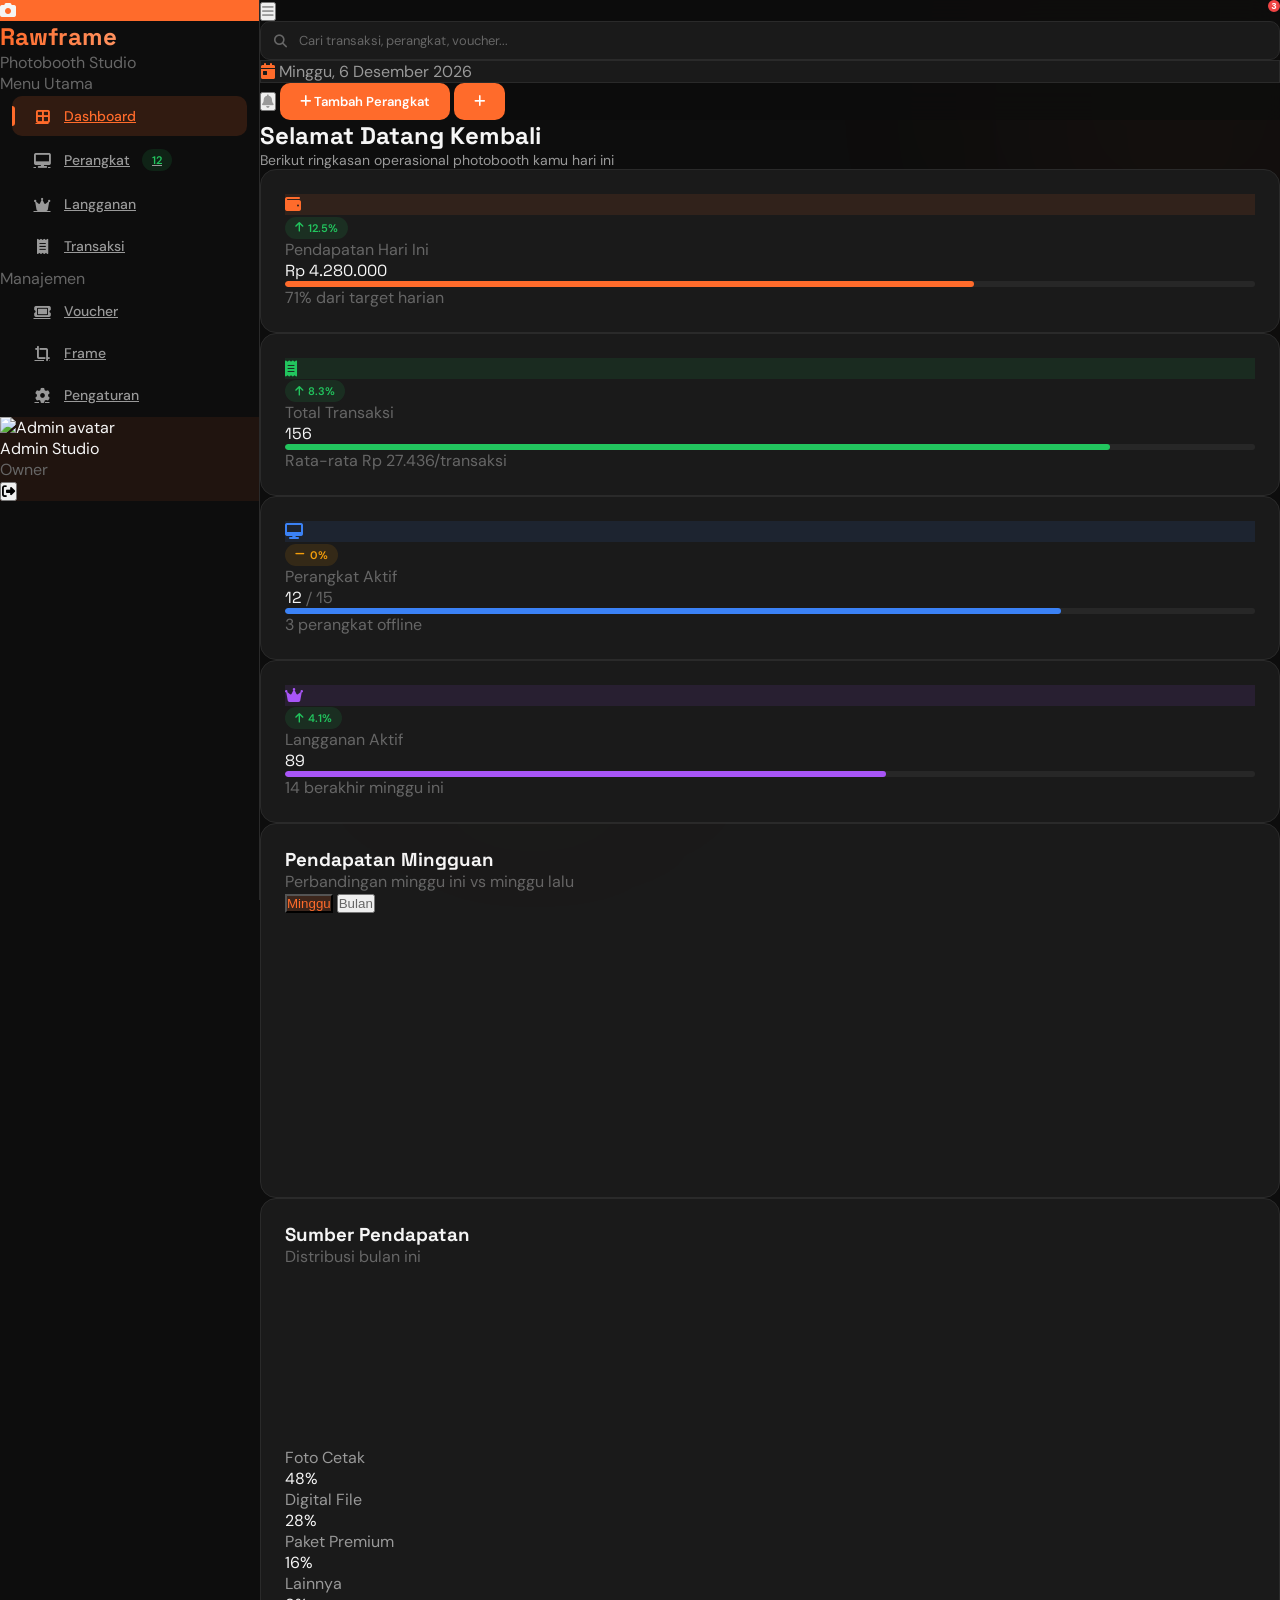
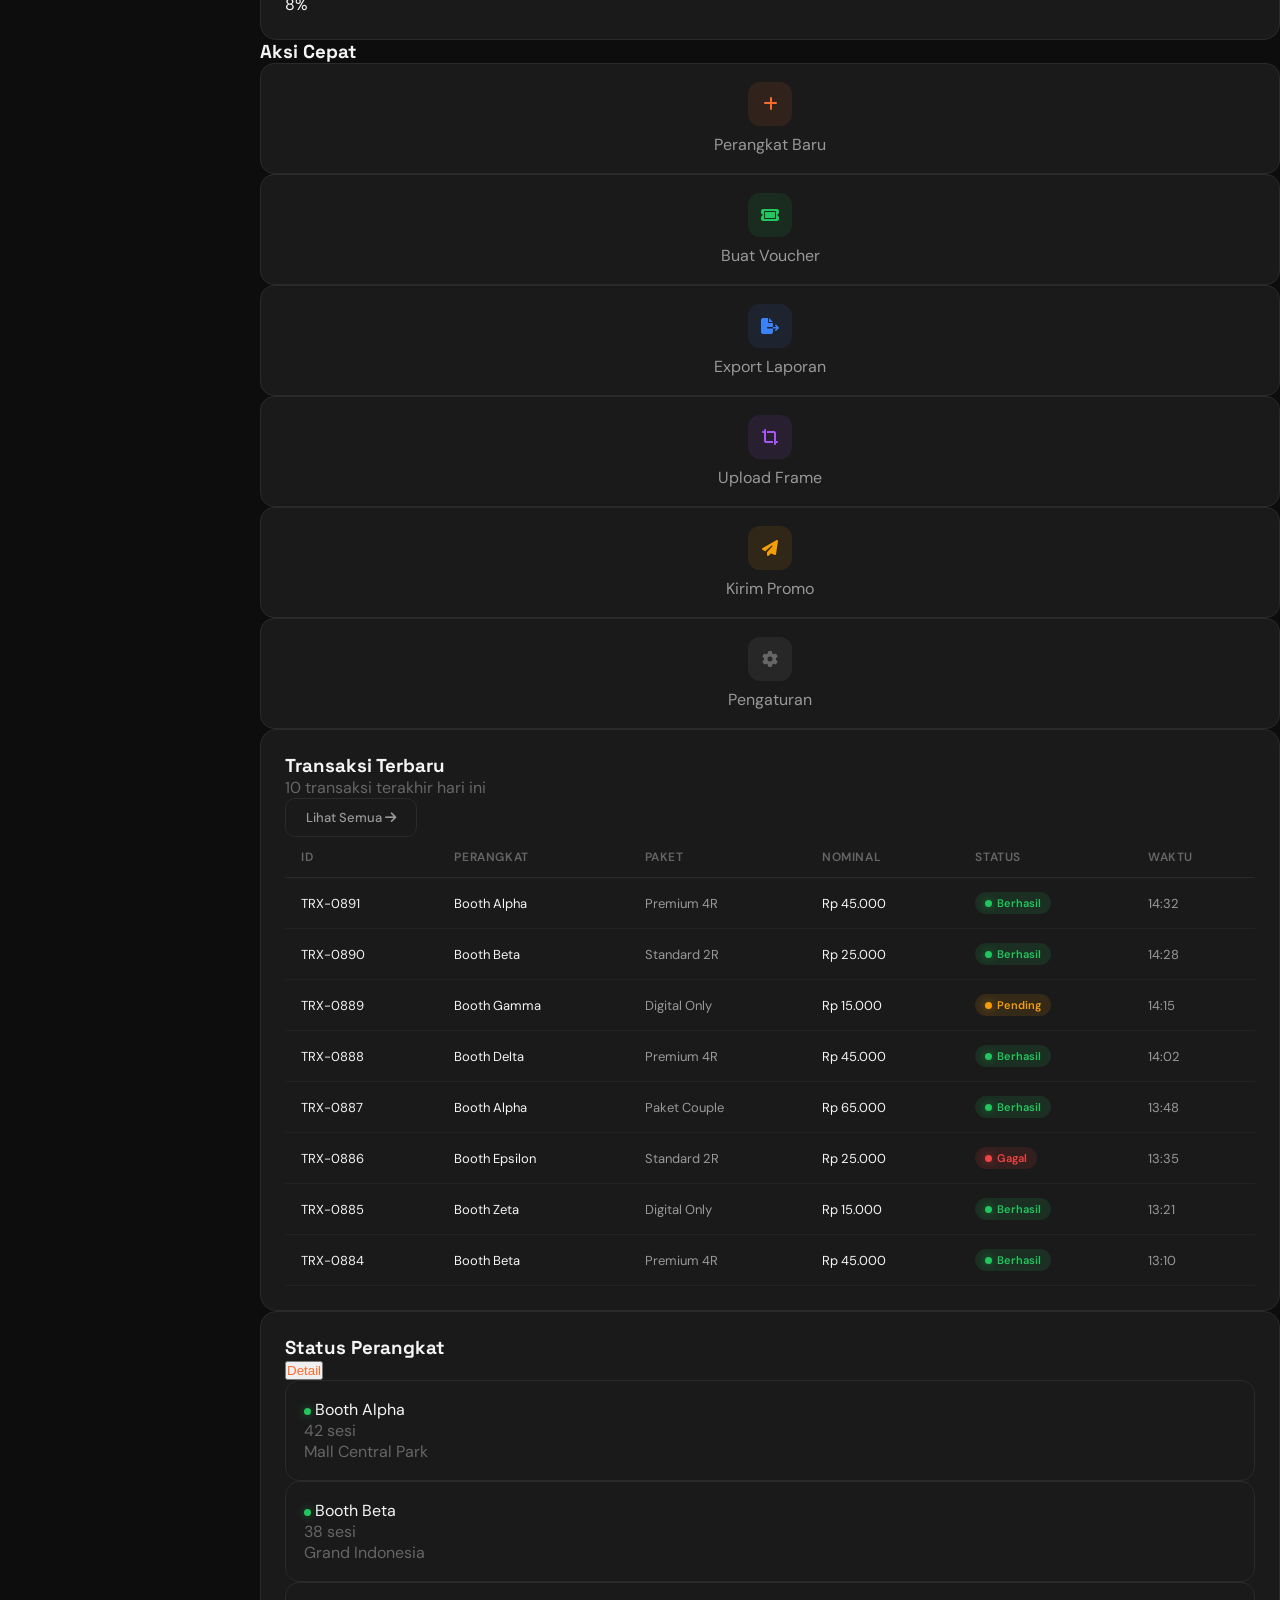
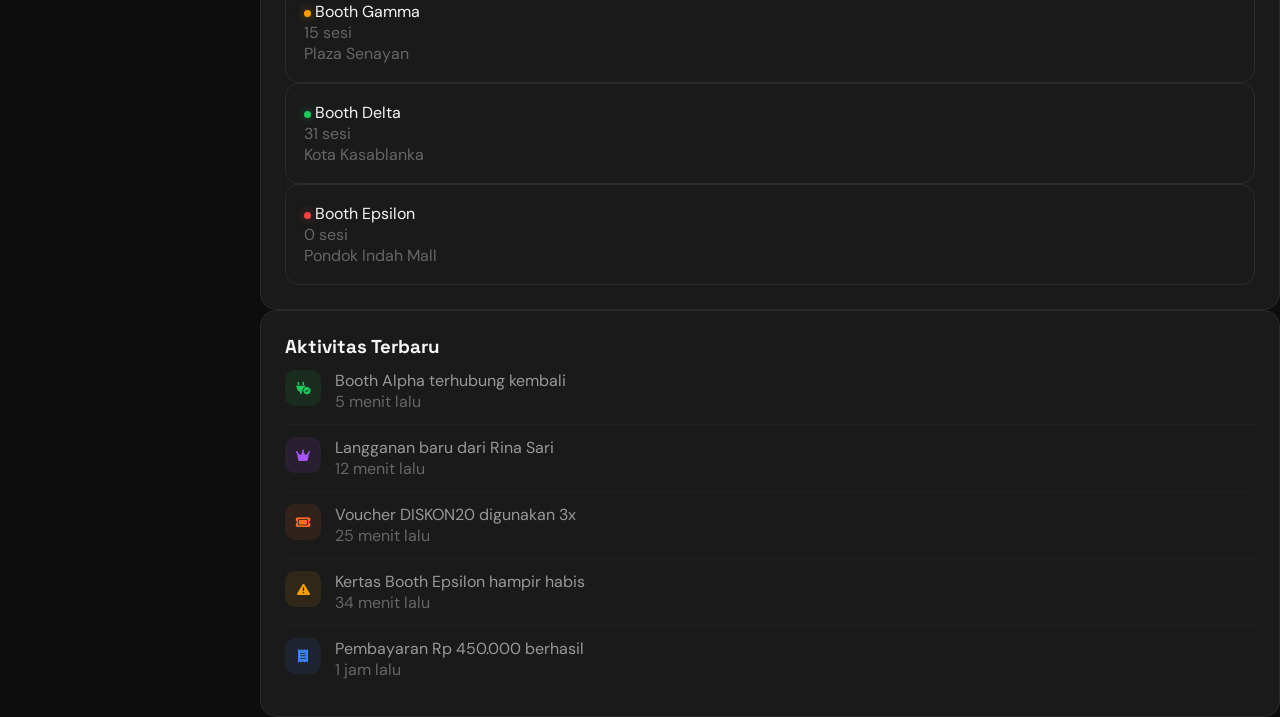
==== frame.html @ 667b71e3 "feat: initialize Rawframe dashboard project with core UI components and layout structure" ====
<!DOCTYPE html>
<html lang="id">

<head>
    <meta charset="UTF-8">
    <meta name="viewport" content="width=device-width, initial-scale=1.0">
    <title>Rawframe - Dashboard</title>
    <script src="https://cdn.tailwindcss.com"></script>
    <link rel="stylesheet" href="https://cdnjs.cloudflare.com/ajax/libs/font-awesome/6.5.0/css/all.min.css">
    <link
        href="https://fonts.googleapis.com/css2?family=Space+Grotesk:wght@300;400;500;600;700&family=DM+Sans:wght@300;400;500;600;700&display=swap"
        rel="stylesheet">
    <script src="https://cdn.jsdelivr.net/npm/chart.js"></script>
    <link rel="stylesheet" href="style.css">
</head>

<body>
    <!-- Background Orbs -->
    <div class="bg-orb" style="width:400px;height:400px;background:rgba(255,107,43,0.03);top:-100px;right:-100px;">
    </div>
    <div class="bg-orb" style="width:300px;height:300px;background:rgba(255,107,43,0.02);bottom:10%;left:30%;"></div>

    <!-- Mobile Overlay -->
    <div class="mobile-overlay" id="mobileOverlay" onclick="toggleSidebar()"></div>

    <!-- Toast Container -->
    <div class="toast-container" id="toastContainer"></div>

    <!-- Modal -->
    <div class="modal-overlay" id="modalOverlay" onclick="closeModal(event)">
        <div class="modal-box" id="modalBox">
            <div class="flex items-center justify-between mb-6">
                <h3 class="text-lg font-bold" id="modalTitle">Tambah Perangkat</h3>
                <button onclick="closeModal()" class="text-gray-500 hover:text-white transition-colors"
                    aria-label="Tutup modal">
                    <i class="fas fa-times text-lg"></i>
                </button>
            </div>
            <div id="modalContent"></div>
        </div>
    </div>

    <!-- Sidebar -->
    <aside class="sidebar" id="sidebar" role="navigation" aria-label="Menu navigasi utama">
        <!-- Brand -->
        <div class="px-6 py-6 border-b" style="border-color: var(--border);">
            <div class="flex items-center gap-3">
                <div class="w-9 h-9 rounded-xl flex items-center justify-center pulse-accent"
                    style="background: var(--accent);">
                    <i class="fas fa-camera text-white text-sm"></i>
                </div>
                <div>
                    <h1 class="text-lg font-bold brand-shimmer" style="font-family: 'Space Grotesk', sans-serif;">
                        Rawframe</h1>
                    <p class="text-[10px] font-medium tracking-widest uppercase" style="color: var(--text-muted);">
                        Photobooth Studio</p>
                </div>
            </div>
        </div>

        <!-- Navigation -->
        <nav class="flex-1 py-4 overflow-y-auto">
            <p class="px-8 mb-2 text-[10px] font-semibold tracking-widest uppercase" style="color: var(--text-muted);">
                Menu Utama</p>
            <a href="index.html" class="nav-item active">
                <i class="fas fa-border-all"></i>
                <span>Dashboard</span>
            </a>
            <a href="perangkat.html" class="nav-item">
                <i class="fas fa-desktop"></i>
                <span>Perangkat</span>
                <span class="ml-auto badge badge-success text-[10px]">12</span>
            </a>
            <a href="langganan.html" class="nav-item">
                <i class="fas fa-crown"></i>
                <span>Langganan</span>
            </a>
            <a href="transaksi.html" class="nav-item">
                <i class="fas fa-receipt"></i>
                <span>Transaksi</span>
                <span class="ml-auto w-2 h-2 rounded-full" style="background: var(--accent);"></span>
            </a>

            <p class="px-8 mb-2 mt-6 text-[10px] font-semibold tracking-widest uppercase"
                style="color: var(--text-muted);">Manajemen</p>
            <a href="voucher.html" class="nav-item">
                <i class="fas fa-ticket"></i>
                <span>Voucher</span>
            </a>
            <a href="frame.html" class="nav-item">
                <i class="fas fa-crop-simple"></i>
                <span>Frame</span>
            </a>
            <a href="pengaturan.html" class="nav-item">
                <i class="fas fa-gear"></i>
                <span>Pengaturan</span>
            </a>
        </nav>

        <!-- Sidebar Footer -->
        <div class="p-4 border-t" style="border-color: var(--border);">
            <div class="flex items-center gap-3 p-3 rounded-xl" style="background: var(--accent-soft);">
                <div class="w-9 h-9 rounded-lg overflow-hidden flex-shrink-0">
                    <img src="https://picsum.photos/seed/rawframe-admin/80/80.jpg" alt="Admin avatar"
                        class="w-full h-full object-cover">
                </div>
                <div class="flex-1 min-w-0">
                    <p class="text-sm font-semibold truncate">Admin Studio</p>
                    <p class="text-[11px]" style="color: var(--text-muted);">Owner</p>
                </div>
                <button class="text-gray-500 hover:text-white transition-colors" aria-label="Logout">
                    <i class="fas fa-right-from-bracket text-sm"></i>
                </button>
            </div>
        </div>
    </aside>

    <!-- Main Content -->
    <main class="main-content" id="mainContent">
        <!-- Top Bar -->
        <header class="sticky top-0 z-30 border-b px-6 py-4 flex items-center gap-4"
            style="background: rgba(13,13,13,0.85); backdrop-filter: blur(16px); border-color: var(--border);">
            <!-- Hamburger -->
            <button onclick="toggleSidebar()"
                class="lg:hidden w-9 h-9 rounded-lg flex items-center justify-center hover:bg-white/5 transition-colors"
                aria-label="Toggle sidebar">
                <i class="fas fa-bars text-sm" style="color: var(--text-secondary);"></i>
            </button>

            <!-- Search -->
            <div class="search-box flex-1 max-w-md hidden sm:block">
                <i class="fas fa-search"></i>
                <input type="text" placeholder="Cari transaksi, perangkat, voucher..." class="input-field"
                    style="background: var(--bg-card);">
            </div>

            <div class="flex items-center gap-3 ml-auto">
                <!-- Date -->
                <div class="hidden md:flex items-center gap-2 px-3 py-2 rounded-lg text-xs"
                    style="background: var(--bg-card); color: var(--text-secondary); border: 1px solid var(--border);">
                    <i class="fas fa-calendar-day" style="color: var(--accent);"></i>
                    <span id="currentDate"></span>
                </div>

                <!-- Notification -->
                <button
                    class="relative w-9 h-9 rounded-lg flex items-center justify-center hover:bg-white/5 transition-colors"
                    aria-label="Notifikasi" onclick="showToast('3 notifikasi baru menunggu', 'info')">
                    <i class="fas fa-bell text-sm" style="color: var(--text-secondary);"></i>
                    <span class="notif-badge">3</span>
                </button>

                <!-- Add Device -->
                <button class="btn-primary hidden sm:flex items-center gap-2" onclick="openAddDeviceModal()">
                    <i class="fas fa-plus text-xs"></i>
                    <span>Tambah Perangkat</span>
                </button>
                <button class="btn-primary sm:hidden w-9 h-9 !p-0 flex items-center justify-center"
                    onclick="openAddDeviceModal()" aria-label="Tambah perangkat">
                    <i class="fas fa-plus text-sm"></i>
                </button>
            </div>
        </header>

        <!-- Page Content -->
        <div class="p-6 relative z-10" id="pageContent">
            <!-- Page Header -->
            <div class="mb-8">
                <h2 class="text-2xl font-bold mb-1" style="font-family: 'Space Grotesk', sans-serif;">Selamat Datang
                    Kembali</h2>
                <p style="color: var(--text-secondary); font-size: 14px;">Berikut ringkasan operasional photobooth kamu
                    hari ini</p>
            </div>

            <!-- Stat Cards -->
            <div class="stat-grid grid grid-cols-2 lg:grid-cols-4 gap-4 mb-8"
                style="grid-template-columns: repeat(4, 1fr);">
                <div class="stat-card">
                    <div class="flex items-center justify-between mb-4">
                        <div class="w-10 h-10 rounded-xl flex items-center justify-center"
                            style="background: rgba(255, 107, 43, 0.1);">
                            <i class="fas fa-wallet" style="color: var(--accent);"></i>
                        </div>
                        <span class="badge badge-success"><i class="fas fa-arrow-up text-[9px]"></i> 12.5%</span>
                    </div>
                    <p class="text-[12px] font-medium mb-1" style="color: var(--text-muted);">Pendapatan Hari Ini</p>
                    <p class="text-2xl font-bold count-animate" style="font-family: 'Space Grotesk';">Rp 4.280.000</p>
                    <div class="progress-bar mt-3">
                        <div class="progress-fill" style="width: 71%; background: var(--accent);"></div>
                    </div>
                    <p class="text-[11px] mt-1" style="color: var(--text-muted);">71% dari target harian</p>
                </div>

                <div class="stat-card">
                    <div class="flex items-center justify-between mb-4">
                        <div class="w-10 h-10 rounded-xl flex items-center justify-center"
                            style="background: rgba(34, 197, 94, 0.1);">
                            <i class="fas fa-receipt" style="color: var(--success);"></i>
                        </div>
                        <span class="badge badge-success"><i class="fas fa-arrow-up text-[9px]"></i> 8.3%</span>
                    </div>
                    <p class="text-[12px] font-medium mb-1" style="color: var(--text-muted);">Total Transaksi</p>
                    <p class="text-2xl font-bold count-animate" style="font-family: 'Space Grotesk';">156</p>
                    <div class="progress-bar mt-3">
                        <div class="progress-fill" style="width: 85%; background: var(--success);"></div>
                    </div>
                    <p class="text-[11px] mt-1" style="color: var(--text-muted);">Rata-rata Rp 27.436/transaksi</p>
                </div>

                <div class="stat-card">
                    <div class="flex items-center justify-between mb-4">
                        <div class="w-10 h-10 rounded-xl flex items-center justify-center"
                            style="background: rgba(59, 130, 246, 0.1);">
                            <i class="fas fa-desktop" style="color: #3B82F6;"></i>
                        </div>
                        <span class="badge badge-warning"><i class="fas fa-minus text-[9px]"></i> 0%</span>
                    </div>
                    <p class="text-[12px] font-medium mb-1" style="color: var(--text-muted);">Perangkat Aktif</p>
                    <p class="text-2xl font-bold count-animate" style="font-family: 'Space Grotesk';">12 <span
                            class="text-sm font-normal" style="color: var(--text-muted);">/ 15</span></p>
                    <div class="progress-bar mt-3">
                        <div class="progress-fill" style="width: 80%; background: #3B82F6;"></div>
                    </div>
                    <p class="text-[11px] mt-1" style="color: var(--text-muted);">3 perangkat offline</p>
                </div>

                <div class="stat-card">
                    <div class="flex items-center justify-between mb-4">
                        <div class="w-10 h-10 rounded-xl flex items-center justify-center"
                            style="background: rgba(168, 85, 247, 0.1);">
                            <i class="fas fa-crown" style="color: #A855F7;"></i>
                        </div>
                        <span class="badge badge-success"><i class="fas fa-arrow-up text-[9px]"></i> 4.1%</span>
                    </div>
                    <p class="text-[12px] font-medium mb-1" style="color: var(--text-muted);">Langganan Aktif</p>
                    <p class="text-2xl font-bold count-animate" style="font-family: 'Space Grotesk';">89</p>
                    <div class="progress-bar mt-3">
                        <div class="progress-fill" style="width: 62%; background: #A855F7;"></div>
                    </div>
                    <p class="text-[11px] mt-1" style="color: var(--text-muted);">14 berakhir minggu ini</p>
                </div>
            </div>

            <!-- Charts Row -->
            <div class="chart-grid grid grid-cols-1 lg:grid-cols-3 gap-4 mb-8" style="grid-template-columns: 2fr 1fr;">
                <!-- Revenue Chart -->
                <div class="chart-card">
                    <div class="flex items-center justify-between mb-6">
                        <div>
                            <h3 class="text-base font-bold">Pendapatan Mingguan</h3>
                            <p class="text-xs mt-1" style="color: var(--text-muted);">Perbandingan minggu ini vs minggu
                                lalu</p>
                        </div>
                        <div class="flex items-center gap-2">
                            <button class="px-3 py-1.5 rounded-lg text-xs font-medium transition-colors"
                                style="background: var(--accent-glow); color: var(--accent);" id="chartWeek"
                                onclick="switchChart('week')">Minggu</button>
                            <button
                                class="px-3 py-1.5 rounded-lg text-xs font-medium transition-colors hover:bg-white/5"
                                style="color: var(--text-muted);" id="chartMonth"
                                onclick="switchChart('month')">Bulan</button>
                        </div>
                    </div>
                    <div style="height: 260px;">
                        <canvas id="revenueChart"></canvas>
                    </div>
                </div>

                <!-- Doughnut Chart -->
                <div class="chart-card">
                    <div class="mb-6">
                        <h3 class="text-base font-bold">Sumber Pendapatan</h3>
                        <p class="text-xs mt-1" style="color: var(--text-muted);">Distribusi bulan ini</p>
                    </div>
                    <div style="height: 180px;" class="flex items-center justify-center">
                        <canvas id="sourceChart"></canvas>
                    </div>
                    <div class="mt-4 space-y-2">
                        <div class="flex items-center justify-between text-xs">
                            <div class="flex items-center gap-2"><span class="w-2.5 h-2.5 rounded-sm"
                                    style="background: var(--accent);"></span><span
                                    style="color: var(--text-secondary);">Foto Cetak</span></div>
                            <span class="font-semibold">48%</span>
                        </div>
                        <div class="flex items-center justify-between text-xs">
                            <div class="flex items-center gap-2"><span class="w-2.5 h-2.5 rounded-sm"
                                    style="background: #3B82F6;"></span><span
                                    style="color: var(--text-secondary);">Digital File</span></div>
                            <span class="font-semibold">28%</span>
                        </div>
                        <div class="flex items-center justify-between text-xs">
                            <div class="flex items-center gap-2"><span class="w-2.5 h-2.5 rounded-sm"
                                    style="background: #A855F7;"></span><span
                                    style="color: var(--text-secondary);">Paket Premium</span></div>
                            <span class="font-semibold">16%</span>
                        </div>
                        <div class="flex items-center justify-between text-xs">
                            <div class="flex items-center gap-2"><span class="w-2.5 h-2.5 rounded-sm"
                                    style="background: var(--text-muted);"></span><span
                                    style="color: var(--text-secondary);">Lainnya</span></div>
                            <span class="font-semibold">8%</span>
                        </div>
                    </div>
                </div>
            </div>

            <!-- Quick Actions -->
            <div class="mb-8">
                <h3 class="text-base font-bold mb-4">Aksi Cepat</h3>
                <div class="grid grid-cols-2 sm:grid-cols-4 lg:grid-cols-6 gap-3">
                    <div class="quick-action" onclick="openAddDeviceModal()">
                        <div class="icon-wrap" style="background: rgba(255, 107, 43, 0.1); color: var(--accent);">
                            <i class="fas fa-plus"></i>
                        </div>
                        <span class="text-xs font-medium" style="color: var(--text-secondary);">Perangkat Baru</span>
                    </div>
                    <div class="quick-action" onclick="openVoucherModal()">
                        <div class="icon-wrap" style="background: rgba(34, 197, 94, 0.1); color: var(--success);">
                            <i class="fas fa-ticket"></i>
                        </div>
                        <span class="text-xs font-medium" style="color: var(--text-secondary);">Buat Voucher</span>
                    </div>
                    <div class="quick-action" onclick="showToast('Laporan sedang digenerate...', 'info')">
                        <div class="icon-wrap" style="background: rgba(59, 130, 246, 0.1); color: #3B82F6;">
                            <i class="fas fa-file-export"></i>
                        </div>
                        <span class="text-xs font-medium" style="color: var(--text-secondary);">Export Laporan</span>
                    </div>
                    <div class="quick-action" onclick="showToast('Frame berhasil diupload', 'success')">
                        <div class="icon-wrap" style="background: rgba(168, 85, 247, 0.1); color: #A855F7;">
                            <i class="fas fa-crop-simple"></i>
                        </div>
                        <span class="text-xs font-medium" style="color: var(--text-secondary);">Upload Frame</span>
                    </div>
                    <div class="quick-action" onclick="showToast('Notifikasi terkirim ke semua pelanggan', 'success')">
                        <div class="icon-wrap" style="background: rgba(245, 158, 11, 0.1); color: var(--warning);">
                            <i class="fas fa-paper-plane"></i>
                        </div>
                        <span class="text-xs font-medium" style="color: var(--text-secondary);">Kirim Promo</span>
                    </div>
                    <div class="quick-action"
                        onclick="navigateTo(document.querySelector('[data-page=pengaturan]'), 'pengaturan')">
                        <div class="icon-wrap" style="background: rgba(153, 153, 153, 0.1); color: var(--text-muted);">
                            <i class="fas fa-gear"></i>
                        </div>
                        <span class="text-xs font-medium" style="color: var(--text-secondary);">Pengaturan</span>
                    </div>
                </div>
            </div>

            <!-- Bottom Grid: Transactions + Devices + Activity -->
            <div class="grid grid-cols-1 lg:grid-cols-3 gap-4">
                <!-- Recent Transactions -->
                <div class="chart-card lg:col-span-2">
                    <div class="flex items-center justify-between mb-5">
                        <div>
                            <h3 class="text-base font-bold">Transaksi Terbaru</h3>
                            <p class="text-xs mt-1" style="color: var(--text-muted);">10 transaksi terakhir hari ini</p>
                        </div>
                        <button class="btn-ghost text-xs !py-2 !px-3"
                            onclick="navigateTo(document.querySelector('[data-page=transaksi]'), 'transaksi')">
                            Lihat Semua <i class="fas fa-arrow-right ml-1 text-[10px]"></i>
                        </button>
                    </div>
                    <div class="overflow-x-auto">
                        <table class="data-table">
                            <thead>
                                <tr>
                                    <th>ID</th>
                                    <th>Perangkat</th>
                                    <th>Paket</th>
                                    <th>Nominal</th>
                                    <th>Status</th>
                                    <th>Waktu</th>
                                </tr>
                            </thead>
                            <tbody id="transactionBody">
                            </tbody>
                        </table>
                    </div>
                </div>

                <!-- Right Column -->
                <div class="space-y-4">
                    <!-- Device Status -->
                    <div class="chart-card">
                        <div class="flex items-center justify-between mb-4">
                            <h3 class="text-base font-bold">Status Perangkat</h3>
                            <button class="text-xs font-medium transition-colors hover:opacity-80"
                                style="color: var(--accent);"
                                onclick="navigateTo(document.querySelector('[data-page=perangkat]'), 'perangkat')">Detail</button>
                        </div>
                        <div class="space-y-3" id="deviceList">
                        </div>
                    </div>

                    <!-- Recent Activity -->
                    <div class="chart-card">
                        <h3 class="text-base font-bold mb-4">Aktivitas Terbaru</h3>
                        <div id="activityList">
                        </div>
                    </div>
                </div>
            </div>
        </div>
    </main>

    <script src="script.js"></script>
</body>

</html>
---- style.css ----
﻿:root {
    --bg-dark: #0D0D0D;
    --bg-card: #1A1A1A;
    --bg-card-hover: #222222;
    --accent: #FF6B2B;
    --accent-glow: rgba(255, 107, 43, 0.15);
    --accent-soft: rgba(255, 107, 43, 0.08);
    --text-primary: #F5F5F5;
    --text-secondary: #999999;
    --text-muted: #666666;
    --border: #2A2A2A;
    --success: #22C55E;
    --warning: #F59E0B;
    --danger: #EF4444;
}

* {
    margin: 0;
    padding: 0;
    box-sizing: border-box;
}

body {
    font-family: 'DM Sans', sans-serif;
    background: var(--bg-dark);
    color: var(--text-primary);
    overflow-x: hidden;
}

h1,
h2,
h3,
h4,
h5,
h6 {
    font-family: 'Space Grotesk', sans-serif;
}

/* Scrollbar */
::-webkit-scrollbar {
    width: 6px;
}

::-webkit-scrollbar-track {
    background: transparent;
}

::-webkit-scrollbar-thumb {
    background: #333;
    border-radius: 3px;
}

::-webkit-scrollbar-thumb:hover {
    background: #444;
}

/* Sidebar */
.sidebar {
    width: 260px;
    height: 100vh;
    background: var(--bg-dark);
    border-right: 1px solid var(--border);
    position: fixed;
    left: 0;
    top: 0;
    z-index: 50;
    display: flex;
    flex-direction: column;
    transition: transform 0.3s cubic-bezier(0.4, 0, 0.2, 1);
}

.sidebar-collapsed {
    transform: translateX(-260px);
}

.nav-item {
    display: flex;
    align-items: center;
    gap: 12px;
    padding: 11px 20px;
    margin: 2px 12px;
    border-radius: 10px;
    color: var(--text-secondary);
    cursor: pointer;
    transition: all 0.2s ease;
    position: relative;
    font-size: 14px;
    font-weight: 500;
}

.nav-item:hover {
    color: var(--text-primary);
    background: var(--accent-soft);
}

.nav-item.active {
    color: var(--accent);
    background: var(--accent-glow);
}

.nav-item.active::before {
    content: '';
    position: absolute;
    left: 0;
    top: 50%;
    transform: translateY(-50%);
    width: 3px;
    height: 20px;
    background: var(--accent);
    border-radius: 0 4px 4px 0;
}

.nav-item i {
    width: 20px;
    text-align: center;
    font-size: 15px;
}

/* Main content */
.main-content {
    margin-left: 260px;
    min-height: 100vh;
    transition: margin-left 0.3s cubic-bezier(0.4, 0, 0.2, 1);
}

.main-expanded {
    margin-left: 0;
}

/* Stat cards */
.stat-card {
    background: var(--bg-card);
    border: 1px solid var(--border);
    border-radius: 16px;
    padding: 24px;
    transition: all 0.3s ease;
    position: relative;
    overflow: hidden;
}

.stat-card::before {
    content: '';
    position: absolute;
    top: 0;
    left: 0;
    right: 0;
    height: 2px;
    background: linear-gradient(90deg, transparent, var(--accent), transparent);
    opacity: 0;
    transition: opacity 0.3s ease;
}

.stat-card:hover {
    border-color: rgba(255, 107, 43, 0.2);
    transform: translateY(-2px);
    box-shadow: 0 8px 32px rgba(0, 0, 0, 0.3);
}

.stat-card:hover::before {
    opacity: 1;
}

/* Chart container */
.chart-card {
    background: var(--bg-card);
    border: 1px solid var(--border);
    border-radius: 16px;
    padding: 24px;
}

/* Table */
.data-table {
    width: 100%;
    border-collapse: separate;
    border-spacing: 0;
}

.data-table thead th {
    padding: 12px 16px;
    text-align: left;
    font-size: 12px;
    font-weight: 600;
    text-transform: uppercase;
    letter-spacing: 0.05em;
    color: var(--text-muted);
    border-bottom: 1px solid var(--border);
}

.data-table tbody tr {
    transition: background 0.15s ease;
}

.data-table tbody tr:hover {
    background: var(--accent-soft);
}

.data-table tbody td {
    padding: 14px 16px;
    font-size: 13px;
    color: var(--text-secondary);
    border-bottom: 1px solid rgba(42, 42, 42, 0.5);
}

/* Badge */
.badge {
    display: inline-flex;
    align-items: center;
    gap: 5px;
    padding: 4px 10px;
    border-radius: 20px;
    font-size: 11px;
    font-weight: 600;
}

.badge-success {
    background: rgba(34, 197, 94, 0.12);
    color: #22C55E;
}

.badge-warning {
    background: rgba(245, 158, 11, 0.12);
    color: #F59E0B;
}

.badge-danger {
    background: rgba(239, 68, 68, 0.12);
    color: #EF4444;
}

.badge-neutral {
    background: rgba(153, 153, 153, 0.12);
    color: #999;
}

/* Status dot */
.status-dot {
    width: 7px;
    height: 7px;
    border-radius: 50%;
    display: inline-block;
}

.status-dot.online {
    background: #22C55E;
    box-shadow: 0 0 8px rgba(34, 197, 94, 0.5);
}

.status-dot.offline {
    background: #EF4444;
    box-shadow: 0 0 8px rgba(239, 68, 68, 0.5);
}

.status-dot.idle {
    background: #F59E0B;
    box-shadow: 0 0 8px rgba(245, 158, 11, 0.5);
}

/* Pulse animation */
@keyframes pulse-glow {

    0%,
    100% {
        box-shadow: 0 0 0 0 rgba(255, 107, 43, 0.3);
    }

    50% {
        box-shadow: 0 0 0 8px rgba(255, 107, 43, 0);
    }
}

.pulse-accent {
    animation: pulse-glow 2s infinite;
}

/* Floating background elements */
.bg-orb {
    position: fixed;
    border-radius: 50%;
    filter: blur(100px);
    pointer-events: none;
    z-index: 0;
}

/* Toast */
.toast-container {
    position: fixed;
    top: 24px;
    right: 24px;
    z-index: 1000;
    display: flex;
    flex-direction: column;
    gap: 8px;
}

.toast {
    background: var(--bg-card);
    border: 1px solid var(--border);
    border-radius: 12px;
    padding: 14px 20px;
    display: flex;
    align-items: center;
    gap: 10px;
    font-size: 13px;
    color: var(--text-primary);
    box-shadow: 0 8px 32px rgba(0, 0, 0, 0.4);
    transform: translateX(120%);
    transition: transform 0.4s cubic-bezier(0.4, 0, 0.2, 1);
    min-width: 280px;
}

.toast.show {
    transform: translateX(0);
}

/* Modal overlay */
.modal-overlay {
    position: fixed;
    inset: 0;
    background: rgba(0, 0, 0, 0.7);
    backdrop-filter: blur(4px);
    z-index: 100;
    display: flex;
    align-items: center;
    justify-content: center;
    opacity: 0;
    pointer-events: none;
    transition: opacity 0.3s ease;
}

.modal-overlay.show {
    opacity: 1;
    pointer-events: all;
}

.modal-box {
    background: var(--bg-card);
    border: 1px solid var(--border);
    border-radius: 20px;
    padding: 32px;
    width: 90%;
    max-width: 480px;
    transform: scale(0.9) translateY(20px);
    transition: transform 0.3s cubic-bezier(0.4, 0, 0.2, 1);
}

.modal-overlay.show .modal-box {
    transform: scale(1) translateY(0);
}

/* Button styles */
.btn-primary {
    background: var(--accent);
    color: #fff;
    padding: 10px 20px;
    border-radius: 10px;
    border: none;
    font-weight: 600;
    font-size: 13px;
    cursor: pointer;
    transition: all 0.2s ease;
    font-family: 'DM Sans', sans-serif;
}

.btn-primary:hover {
    background: #e85e22;
    box-shadow: 0 4px 16px rgba(255, 107, 43, 0.3);
    transform: translateY(-1px);
}

.btn-ghost {
    background: transparent;
    color: var(--text-secondary);
    padding: 10px 20px;
    border-radius: 10px;
    border: 1px solid var(--border);
    font-weight: 500;
    font-size: 13px;
    cursor: pointer;
    transition: all 0.2s ease;
    font-family: 'DM Sans', sans-serif;
}

.btn-ghost:hover {
    border-color: var(--text-muted);
    color: var(--text-primary);
}

/* Device card */
.device-card {
    background: var(--bg-card);
    border: 1px solid var(--border);
    border-radius: 14px;
    padding: 18px;
    transition: all 0.25s ease;
    cursor: pointer;
}

.device-card:hover {
    border-color: rgba(255, 107, 43, 0.25);
    transform: translateY(-2px);
    box-shadow: 0 4px 20px rgba(0, 0, 0, 0.2);
}

/* Input */
.input-field {
    width: 100%;
    background: var(--bg-dark);
    border: 1px solid var(--border);
    border-radius: 10px;
    padding: 10px 14px;
    color: var(--text-primary);
    font-size: 13px;
    font-family: 'DM Sans', sans-serif;
    transition: border-color 0.2s ease;
    outline: none;
}

.input-field:focus {
    border-color: var(--accent);
    box-shadow: 0 0 0 3px var(--accent-glow);
}

.input-field::placeholder {
    color: var(--text-muted);
}

/* Top bar search */
.search-box {
    position: relative;
}

.search-box i {
    position: absolute;
    left: 14px;
    top: 50%;
    transform: translateY(-50%);
    color: var(--text-muted);
    font-size: 13px;
}

.search-box input {
    padding-left: 38px;
}

/* Counter animation */
@keyframes countUp {
    from {
        opacity: 0;
        transform: translateY(8px);
    }

    to {
        opacity: 1;
        transform: translateY(0);
    }
}

.count-animate {
    animation: countUp 0.5s ease forwards;
}

/* Shimmer effect on brand */
@keyframes shimmer {
    0% {
        background-position: -200% center;
    }

    100% {
        background-position: 200% center;
    }
}

.brand-shimmer {
    background: linear-gradient(90deg, var(--accent) 0%, #FFB088 40%, var(--accent) 80%);
    background-size: 200% auto;
    -webkit-background-clip: text;
    -webkit-text-fill-color: transparent;
    background-clip: text;
    animation: shimmer 4s linear infinite;
}

/* Notification badge */
.notif-badge {
    position: absolute;
    top: -2px;
    right: -2px;
    width: 16px;
    height: 16px;
    background: var(--danger);
    border-radius: 50%;
    font-size: 9px;
    display: flex;
    align-items: center;
    justify-content: center;
    color: #fff;
    font-weight: 700;
    border: 2px solid var(--bg-dark);
}

/* Mobile responsive */
@media (max-width: 1024px) {
    .sidebar {
        transform: translateX(-260px);
    }

    .sidebar.mobile-open {
        transform: translateX(0);
    }

    .main-content {
        margin-left: 0 !important;
    }

    .mobile-overlay {
        position: fixed;
        inset: 0;
        background: rgba(0, 0, 0, 0.6);
        z-index: 40;
        opacity: 0;
        pointer-events: none;
        transition: opacity 0.3s ease;
    }

    .mobile-overlay.show {
        opacity: 1;
        pointer-events: all;
    }
}

@media (max-width: 640px) {
    .stat-grid {
        grid-template-columns: 1fr !important;
    }

    .chart-grid {
        grid-template-columns: 1fr !important;
    }
}

/* Reduced motion */
@media (prefers-reduced-motion: reduce) {

    *,
    *::before,
    *::after {
        animation-duration: 0.01ms !important;
        transition-duration: 0.01ms !important;
    }
}

/* Progress bar */
.progress-bar {
    height: 6px;
    background: rgba(255, 255, 255, 0.06);
    border-radius: 3px;
    overflow: hidden;
}

.progress-fill {
    height: 100%;
    border-radius: 3px;
    transition: width 1s cubic-bezier(0.4, 0, 0.2, 1);
}

/* Activity item */
.activity-item {
    display: flex;
    gap: 14px;
    padding: 12px 0;
    border-bottom: 1px solid rgba(42, 42, 42, 0.4);
    transition: padding-left 0.2s ease;
}

.activity-item:hover {
    padding-left: 6px;
}

.activity-item:last-child {
    border-bottom: none;
}

.activity-icon {
    width: 36px;
    height: 36px;
    border-radius: 10px;
    display: flex;
    align-items: center;
    justify-content: center;
    font-size: 13px;
    flex-shrink: 0;
}

/* Quick action button */
.quick-action {
    display: flex;
    flex-direction: column;
    align-items: center;
    gap: 8px;
    padding: 18px 12px;
    background: var(--bg-card);
    border: 1px solid var(--border);
    border-radius: 14px;
    cursor: pointer;
    transition: all 0.25s ease;
}

.quick-action:hover {
    border-color: rgba(255, 107, 43, 0.3);
    transform: translateY(-3px);
    box-shadow: 0 6px 24px rgba(0, 0, 0, 0.25);
}

.quick-action .icon-wrap {
    width: 44px;
    height: 44px;
    border-radius: 12px;
    display: flex;
    align-items: center;
    justify-content: center;
    font-size: 16px;
}
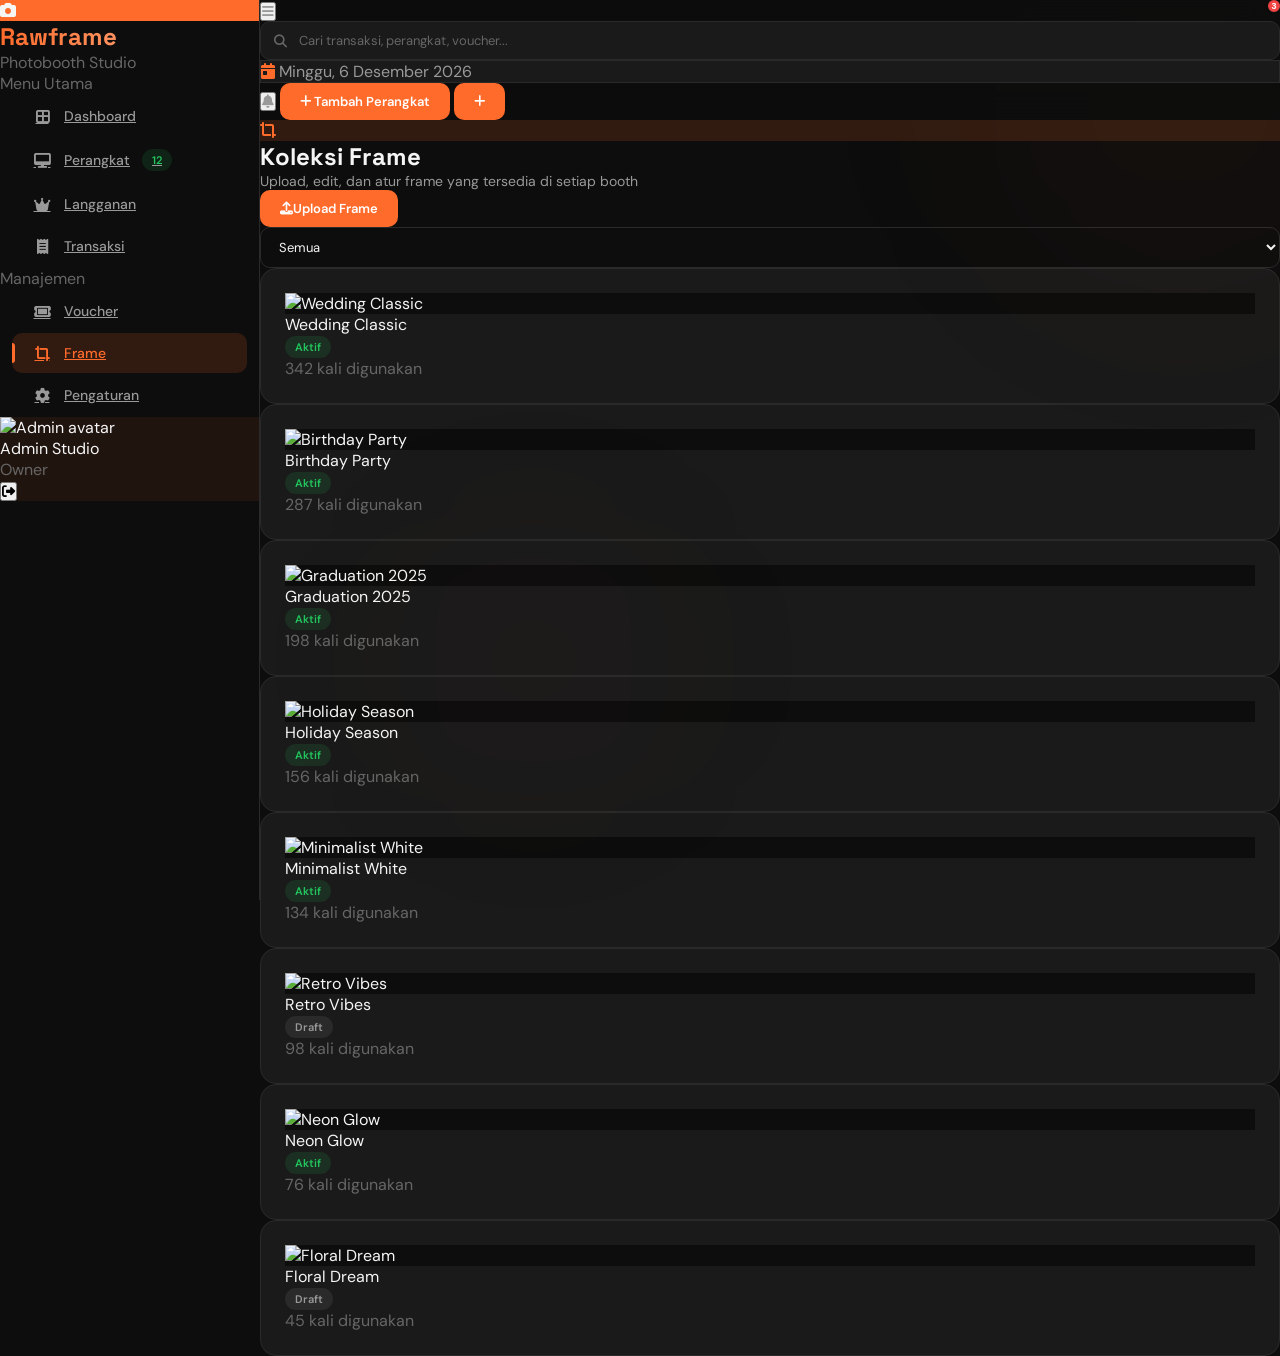
==== commit c94ba1b0: "refactor: update navigation active state and remove dashboard content from frame page" ====
--- a/frame.html
+++ b/frame.html
@@ -62,7 +62,7 @@
         <nav class="flex-1 py-4 overflow-y-auto">
             <p class="px-8 mb-2 text-[10px] font-semibold tracking-widest uppercase" style="color: var(--text-muted);">
                 Menu Utama</p>
-            <a href="index.html" class="nav-item active">
+            <a href="index.html" class="nav-item">
                 <i class="fas fa-border-all"></i>
                 <span>Dashboard</span>
             </a>
@@ -87,7 +87,7 @@
                 <i class="fas fa-ticket"></i>
                 <span>Voucher</span>
             </a>
-            <a href="frame.html" class="nav-item">
+            <a href="frame.html" class="nav-item active">
                 <i class="fas fa-crop-simple"></i>
                 <span>Frame</span>
             </a>
@@ -164,243 +164,131 @@
 
         <!-- Page Content -->
         <div class="p-6 relative z-10" id="pageContent">
-            <!-- Page Header -->
             <div class="mb-8">
-                <h2 class="text-2xl font-bold mb-1" style="font-family: 'Space Grotesk', sans-serif;">Selamat Datang
-                    Kembali</h2>
-                <p style="color: var(--text-secondary); font-size: 14px;">Berikut ringkasan operasional photobooth kamu
-                    hari ini</p>
-            </div>
-
-            <!-- Stat Cards -->
-            <div class="stat-grid grid grid-cols-2 lg:grid-cols-4 gap-4 mb-8"
-                style="grid-template-columns: repeat(4, 1fr);">
-                <div class="stat-card">
-                    <div class="flex items-center justify-between mb-4">
-                        <div class="w-10 h-10 rounded-xl flex items-center justify-center"
-                            style="background: rgba(255, 107, 43, 0.1);">
-                            <i class="fas fa-wallet" style="color: var(--accent);"></i>
-                        </div>
-                        <span class="badge badge-success"><i class="fas fa-arrow-up text-[9px]"></i> 12.5%</span>
-                    </div>
-                    <p class="text-[12px] font-medium mb-1" style="color: var(--text-muted);">Pendapatan Hari Ini</p>
-                    <p class="text-2xl font-bold count-animate" style="font-family: 'Space Grotesk';">Rp 4.280.000</p>
-                    <div class="progress-bar mt-3">
-                        <div class="progress-fill" style="width: 71%; background: var(--accent);"></div>
-                    </div>
-                    <p class="text-[11px] mt-1" style="color: var(--text-muted);">71% dari target harian</p>
-                </div>
-
-                <div class="stat-card">
-                    <div class="flex items-center justify-between mb-4">
-                        <div class="w-10 h-10 rounded-xl flex items-center justify-center"
-                            style="background: rgba(34, 197, 94, 0.1);">
-                            <i class="fas fa-receipt" style="color: var(--success);"></i>
-                        </div>
-                        <span class="badge badge-success"><i class="fas fa-arrow-up text-[9px]"></i> 8.3%</span>
-                    </div>
-                    <p class="text-[12px] font-medium mb-1" style="color: var(--text-muted);">Total Transaksi</p>
-                    <p class="text-2xl font-bold count-animate" style="font-family: 'Space Grotesk';">156</p>
-                    <div class="progress-bar mt-3">
-                        <div class="progress-fill" style="width: 85%; background: var(--success);"></div>
-                    </div>
-                    <p class="text-[11px] mt-1" style="color: var(--text-muted);">Rata-rata Rp 27.436/transaksi</p>
-                </div>
-
-                <div class="stat-card">
-                    <div class="flex items-center justify-between mb-4">
-                        <div class="w-10 h-10 rounded-xl flex items-center justify-center"
-                            style="background: rgba(59, 130, 246, 0.1);">
-                            <i class="fas fa-desktop" style="color: #3B82F6;"></i>
-                        </div>
-                        <span class="badge badge-warning"><i class="fas fa-minus text-[9px]"></i> 0%</span>
-                    </div>
-                    <p class="text-[12px] font-medium mb-1" style="color: var(--text-muted);">Perangkat Aktif</p>
-                    <p class="text-2xl font-bold count-animate" style="font-family: 'Space Grotesk';">12 <span
-                            class="text-sm font-normal" style="color: var(--text-muted);">/ 15</span></p>
-                    <div class="progress-bar mt-3">
-                        <div class="progress-fill" style="width: 80%; background: #3B82F6;"></div>
-                    </div>
-                    <p class="text-[11px] mt-1" style="color: var(--text-muted);">3 perangkat offline</p>
-                </div>
-
-                <div class="stat-card">
-                    <div class="flex items-center justify-between mb-4">
-                        <div class="w-10 h-10 rounded-xl flex items-center justify-center"
-                            style="background: rgba(168, 85, 247, 0.1);">
-                            <i class="fas fa-crown" style="color: #A855F7;"></i>
-                        </div>
-                        <span class="badge badge-success"><i class="fas fa-arrow-up text-[9px]"></i> 4.1%</span>
-                    </div>
-                    <p class="text-[12px] font-medium mb-1" style="color: var(--text-muted);">Langganan Aktif</p>
-                    <p class="text-2xl font-bold count-animate" style="font-family: 'Space Grotesk';">89</p>
-                    <div class="progress-bar mt-3">
-                        <div class="progress-fill" style="width: 62%; background: #A855F7;"></div>
-                    </div>
-                    <p class="text-[11px] mt-1" style="color: var(--text-muted);">14 berakhir minggu ini</p>
-                </div>
-            </div>
-
-            <!-- Charts Row -->
-            <div class="chart-grid grid grid-cols-1 lg:grid-cols-3 gap-4 mb-8" style="grid-template-columns: 2fr 1fr;">
-                <!-- Revenue Chart -->
-                <div class="chart-card">
-                    <div class="flex items-center justify-between mb-6">
-                        <div>
-                            <h3 class="text-base font-bold">Pendapatan Mingguan</h3>
-                            <p class="text-xs mt-1" style="color: var(--text-muted);">Perbandingan minggu ini vs minggu
-                                lalu</p>
-                        </div>
-                        <div class="flex items-center gap-2">
-                            <button class="px-3 py-1.5 rounded-lg text-xs font-medium transition-colors"
-                                style="background: var(--accent-glow); color: var(--accent);" id="chartWeek"
-                                onclick="switchChart('week')">Minggu</button>
-                            <button
-                                class="px-3 py-1.5 rounded-lg text-xs font-medium transition-colors hover:bg-white/5"
-                                style="color: var(--text-muted);" id="chartMonth"
-                                onclick="switchChart('month')">Bulan</button>
-                        </div>
-                    </div>
-                    <div style="height: 260px;">
-                        <canvas id="revenueChart"></canvas>
-                    </div>
-                </div>
-
-                <!-- Doughnut Chart -->
-                <div class="chart-card">
-                    <div class="mb-6">
-                        <h3 class="text-base font-bold">Sumber Pendapatan</h3>
-                        <p class="text-xs mt-1" style="color: var(--text-muted);">Distribusi bulan ini</p>
-                    </div>
-                    <div style="height: 180px;" class="flex items-center justify-center">
-                        <canvas id="sourceChart"></canvas>
-                    </div>
-                    <div class="mt-4 space-y-2">
-                        <div class="flex items-center justify-between text-xs">
-                            <div class="flex items-center gap-2"><span class="w-2.5 h-2.5 rounded-sm"
-                                    style="background: var(--accent);"></span><span
-                                    style="color: var(--text-secondary);">Foto Cetak</span></div>
-                            <span class="font-semibold">48%</span>
-                        </div>
-                        <div class="flex items-center justify-between text-xs">
-                            <div class="flex items-center gap-2"><span class="w-2.5 h-2.5 rounded-sm"
-                                    style="background: #3B82F6;"></span><span
-                                    style="color: var(--text-secondary);">Digital File</span></div>
-                            <span class="font-semibold">28%</span>
-                        </div>
-                        <div class="flex items-center justify-between text-xs">
-                            <div class="flex items-center gap-2"><span class="w-2.5 h-2.5 rounded-sm"
-                                    style="background: #A855F7;"></span><span
-                                    style="color: var(--text-secondary);">Paket Premium</span></div>
-                            <span class="font-semibold">16%</span>
-                        </div>
-                        <div class="flex items-center justify-between text-xs">
-                            <div class="flex items-center gap-2"><span class="w-2.5 h-2.5 rounded-sm"
-                                    style="background: var(--text-muted);"></span><span
-                                    style="color: var(--text-secondary);">Lainnya</span></div>
-                            <span class="font-semibold">8%</span>
-                        </div>
-                    </div>
-                </div>
-            </div>
-
-            <!-- Quick Actions -->
-            <div class="mb-8">
-                <h3 class="text-base font-bold mb-4">Aksi Cepat</h3>
-                <div class="grid grid-cols-2 sm:grid-cols-4 lg:grid-cols-6 gap-3">
-                    <div class="quick-action" onclick="openAddDeviceModal()">
-                        <div class="icon-wrap" style="background: rgba(255, 107, 43, 0.1); color: var(--accent);">
-                            <i class="fas fa-plus"></i>
-                        </div>
-                        <span class="text-xs font-medium" style="color: var(--text-secondary);">Perangkat Baru</span>
-                    </div>
-                    <div class="quick-action" onclick="openVoucherModal()">
-                        <div class="icon-wrap" style="background: rgba(34, 197, 94, 0.1); color: var(--success);">
-                            <i class="fas fa-ticket"></i>
-                        </div>
-                        <span class="text-xs font-medium" style="color: var(--text-secondary);">Buat Voucher</span>
-                    </div>
-                    <div class="quick-action" onclick="showToast('Laporan sedang digenerate...', 'info')">
-                        <div class="icon-wrap" style="background: rgba(59, 130, 246, 0.1); color: #3B82F6;">
-                            <i class="fas fa-file-export"></i>
-                        </div>
-                        <span class="text-xs font-medium" style="color: var(--text-secondary);">Export Laporan</span>
-                    </div>
-                    <div class="quick-action" onclick="showToast('Frame berhasil diupload', 'success')">
-                        <div class="icon-wrap" style="background: rgba(168, 85, 247, 0.1); color: #A855F7;">
-                            <i class="fas fa-crop-simple"></i>
-                        </div>
-                        <span class="text-xs font-medium" style="color: var(--text-secondary);">Upload Frame</span>
-                    </div>
-                    <div class="quick-action" onclick="showToast('Notifikasi terkirim ke semua pelanggan', 'success')">
-                        <div class="icon-wrap" style="background: rgba(245, 158, 11, 0.1); color: var(--warning);">
-                            <i class="fas fa-paper-plane"></i>
-                        </div>
-                        <span class="text-xs font-medium" style="color: var(--text-secondary);">Kirim Promo</span>
-                    </div>
-                    <div class="quick-action"
-                        onclick="navigateTo(document.querySelector('[data-page=pengaturan]'), 'pengaturan')">
-                        <div class="icon-wrap" style="background: rgba(153, 153, 153, 0.1); color: var(--text-muted);">
-                            <i class="fas fa-gear"></i>
-                        </div>
-                        <span class="text-xs font-medium" style="color: var(--text-secondary);">Pengaturan</span>
-                    </div>
-                </div>
-            </div>
-
-            <!-- Bottom Grid: Transactions + Devices + Activity -->
-            <div class="grid grid-cols-1 lg:grid-cols-3 gap-4">
-                <!-- Recent Transactions -->
-                <div class="chart-card lg:col-span-2">
-                    <div class="flex items-center justify-between mb-5">
-                        <div>
-                            <h3 class="text-base font-bold">Transaksi Terbaru</h3>
-                            <p class="text-xs mt-1" style="color: var(--text-muted);">10 transaksi terakhir hari ini</p>
-                        </div>
-                        <button class="btn-ghost text-xs !py-2 !px-3"
-                            onclick="navigateTo(document.querySelector('[data-page=transaksi]'), 'transaksi')">
-                            Lihat Semua <i class="fas fa-arrow-right ml-1 text-[10px]"></i>
-                        </button>
-                    </div>
-                    <div class="overflow-x-auto">
-                        <table class="data-table">
-                            <thead>
-                                <tr>
-                                    <th>ID</th>
-                                    <th>Perangkat</th>
-                                    <th>Paket</th>
-                                    <th>Nominal</th>
-                                    <th>Status</th>
-                                    <th>Waktu</th>
-                                </tr>
-                            </thead>
-                            <tbody id="transactionBody">
-                            </tbody>
-                        </table>
-                    </div>
-                </div>
-
-                <!-- Right Column -->
-                <div class="space-y-4">
-                    <!-- Device Status -->
-                    <div class="chart-card">
-                        <div class="flex items-center justify-between mb-4">
-                            <h3 class="text-base font-bold">Status Perangkat</h3>
-                            <button class="text-xs font-medium transition-colors hover:opacity-80"
-                                style="color: var(--accent);"
-                                onclick="navigateTo(document.querySelector('[data-page=perangkat]'), 'perangkat')">Detail</button>
-                        </div>
-                        <div class="space-y-3" id="deviceList">
-                        </div>
-                    </div>
-
-                    <!-- Recent Activity -->
-                    <div class="chart-card">
-                        <h3 class="text-base font-bold mb-4">Aktivitas Terbaru</h3>
-                        <div id="activityList">
-                        </div>
-                    </div>
-                </div>
+                <div class="flex items-center gap-3 mb-2">
+                    <div class="w-10 h-10 rounded-xl flex items-center justify-center" style="background: var(--accent-glow);">
+                        <i class="fas fa-crop-simple" style="color: var(--accent);"></i>
+                    </div>
+                    <div>
+                        <h2 class="text-2xl font-bold" style="font-family: 'Space Grotesk', sans-serif;">Koleksi Frame</h2>
+                        <p style="color: var(--text-secondary); font-size: 14px;">Upload, edit, dan atur frame yang tersedia di setiap booth</p>
+                    </div>
+                </div>
+            </div>
+
+            <div class="flex flex-wrap items-center gap-3 mb-6">
+                <button class="btn-primary" onclick="showToast('Upload frame baru dibuka', 'info')"><i class="fas fa-upload mr-2 text-xs"></i>Upload Frame</button>
+                <div class="ml-auto flex items-center gap-2">
+                    <select class="input-field !w-auto !py-2"><option>Semua</option><option>Aktif</option><option>Draft</option></select>
+                </div>
+            </div>
+            <div class="grid grid-cols-2 sm:grid-cols-3 lg:grid-cols-4 gap-4">
+                
+                <div class="chart-card !p-0 overflow-hidden cursor-pointer group" onclick="showToast('Mengedit frame: Wedding Classic', 'info')">
+                    <div class="aspect-[4/3] overflow-hidden" style="background: var(--bg-dark);">
+                        <img src="https://picsum.photos/seed/frame-0/400/300.jpg" alt="Wedding Classic" class="w-full h-full object-cover opacity-70 group-hover:opacity-100 group-hover:scale-105 transition-all duration-300">
+                    </div>
+                    <div class="p-3">
+                        <div class="flex items-center justify-between mb-1">
+                            <p class="text-sm font-semibold truncate">Wedding Classic</p>
+                            <span class="badge badge-success text-[10px]">Aktif</span>
+                        </div>
+                        <p class="text-[11px]" style="color: var(--text-muted);">342 kali digunakan</p>
+                    </div>
+                </div>
+            
+                <div class="chart-card !p-0 overflow-hidden cursor-pointer group" onclick="showToast('Mengedit frame: Birthday Party', 'info')">
+                    <div class="aspect-[4/3] overflow-hidden" style="background: var(--bg-dark);">
+                        <img src="https://picsum.photos/seed/frame-1/400/300.jpg" alt="Birthday Party" class="w-full h-full object-cover opacity-70 group-hover:opacity-100 group-hover:scale-105 transition-all duration-300">
+                    </div>
+                    <div class="p-3">
+                        <div class="flex items-center justify-between mb-1">
+                            <p class="text-sm font-semibold truncate">Birthday Party</p>
+                            <span class="badge badge-success text-[10px]">Aktif</span>
+                        </div>
+                        <p class="text-[11px]" style="color: var(--text-muted);">287 kali digunakan</p>
+                    </div>
+                </div>
+            
+                <div class="chart-card !p-0 overflow-hidden cursor-pointer group" onclick="showToast('Mengedit frame: Graduation 2025', 'info')">
+                    <div class="aspect-[4/3] overflow-hidden" style="background: var(--bg-dark);">
+                        <img src="https://picsum.photos/seed/frame-2/400/300.jpg" alt="Graduation 2025" class="w-full h-full object-cover opacity-70 group-hover:opacity-100 group-hover:scale-105 transition-all duration-300">
+                    </div>
+                    <div class="p-3">
+                        <div class="flex items-center justify-between mb-1">
+                            <p class="text-sm font-semibold truncate">Graduation 2025</p>
+                            <span class="badge badge-success text-[10px]">Aktif</span>
+                        </div>
+                        <p class="text-[11px]" style="color: var(--text-muted);">198 kali digunakan</p>
+                    </div>
+                </div>
+            
+                <div class="chart-card !p-0 overflow-hidden cursor-pointer group" onclick="showToast('Mengedit frame: Holiday Season', 'info')">
+                    <div class="aspect-[4/3] overflow-hidden" style="background: var(--bg-dark);">
+                        <img src="https://picsum.photos/seed/frame-3/400/300.jpg" alt="Holiday Season" class="w-full h-full object-cover opacity-70 group-hover:opacity-100 group-hover:scale-105 transition-all duration-300">
+                    </div>
+                    <div class="p-3">
+                        <div class="flex items-center justify-between mb-1">
+                            <p class="text-sm font-semibold truncate">Holiday Season</p>
+                            <span class="badge badge-success text-[10px]">Aktif</span>
+                        </div>
+                        <p class="text-[11px]" style="color: var(--text-muted);">156 kali digunakan</p>
+                    </div>
+                </div>
+            
+                <div class="chart-card !p-0 overflow-hidden cursor-pointer group" onclick="showToast('Mengedit frame: Minimalist White', 'info')">
+                    <div class="aspect-[4/3] overflow-hidden" style="background: var(--bg-dark);">
+                        <img src="https://picsum.photos/seed/frame-4/400/300.jpg" alt="Minimalist White" class="w-full h-full object-cover opacity-70 group-hover:opacity-100 group-hover:scale-105 transition-all duration-300">
+                    </div>
+                    <div class="p-3">
+                        <div class="flex items-center justify-between mb-1">
+                            <p class="text-sm font-semibold truncate">Minimalist White</p>
+                            <span class="badge badge-success text-[10px]">Aktif</span>
+                        </div>
+                        <p class="text-[11px]" style="color: var(--text-muted);">134 kali digunakan</p>
+                    </div>
+                </div>
+            
+                <div class="chart-card !p-0 overflow-hidden cursor-pointer group" onclick="showToast('Mengedit frame: Retro Vibes', 'info')">
+                    <div class="aspect-[4/3] overflow-hidden" style="background: var(--bg-dark);">
+                        <img src="https://picsum.photos/seed/frame-5/400/300.jpg" alt="Retro Vibes" class="w-full h-full object-cover opacity-70 group-hover:opacity-100 group-hover:scale-105 transition-all duration-300">
+                    </div>
+                    <div class="p-3">
+                        <div class="flex items-center justify-between mb-1">
+                            <p class="text-sm font-semibold truncate">Retro Vibes</p>
+                            <span class="badge badge-neutral text-[10px]">Draft</span>
+                        </div>
+                        <p class="text-[11px]" style="color: var(--text-muted);">98 kali digunakan</p>
+                    </div>
+                </div>
+            
+                <div class="chart-card !p-0 overflow-hidden cursor-pointer group" onclick="showToast('Mengedit frame: Neon Glow', 'info')">
+                    <div class="aspect-[4/3] overflow-hidden" style="background: var(--bg-dark);">
+                        <img src="https://picsum.photos/seed/frame-6/400/300.jpg" alt="Neon Glow" class="w-full h-full object-cover opacity-70 group-hover:opacity-100 group-hover:scale-105 transition-all duration-300">
+                    </div>
+                    <div class="p-3">
+                        <div class="flex items-center justify-between mb-1">
+                            <p class="text-sm font-semibold truncate">Neon Glow</p>
+                            <span class="badge badge-success text-[10px]">Aktif</span>
+                        </div>
+                        <p class="text-[11px]" style="color: var(--text-muted);">76 kali digunakan</p>
+                    </div>
+                </div>
+            
+                <div class="chart-card !p-0 overflow-hidden cursor-pointer group" onclick="showToast('Mengedit frame: Floral Dream', 'info')">
+                    <div class="aspect-[4/3] overflow-hidden" style="background: var(--bg-dark);">
+                        <img src="https://picsum.photos/seed/frame-7/400/300.jpg" alt="Floral Dream" class="w-full h-full object-cover opacity-70 group-hover:opacity-100 group-hover:scale-105 transition-all duration-300">
+                    </div>
+                    <div class="p-3">
+                        <div class="flex items-center justify-between mb-1">
+                            <p class="text-sm font-semibold truncate">Floral Dream</p>
+                            <span class="badge badge-neutral text-[10px]">Draft</span>
+                        </div>
+                        <p class="text-[11px]" style="color: var(--text-muted);">45 kali digunakan</p>
+                    </div>
+                </div>
+            
+            </div>
             </div>
         </div>
     </main>
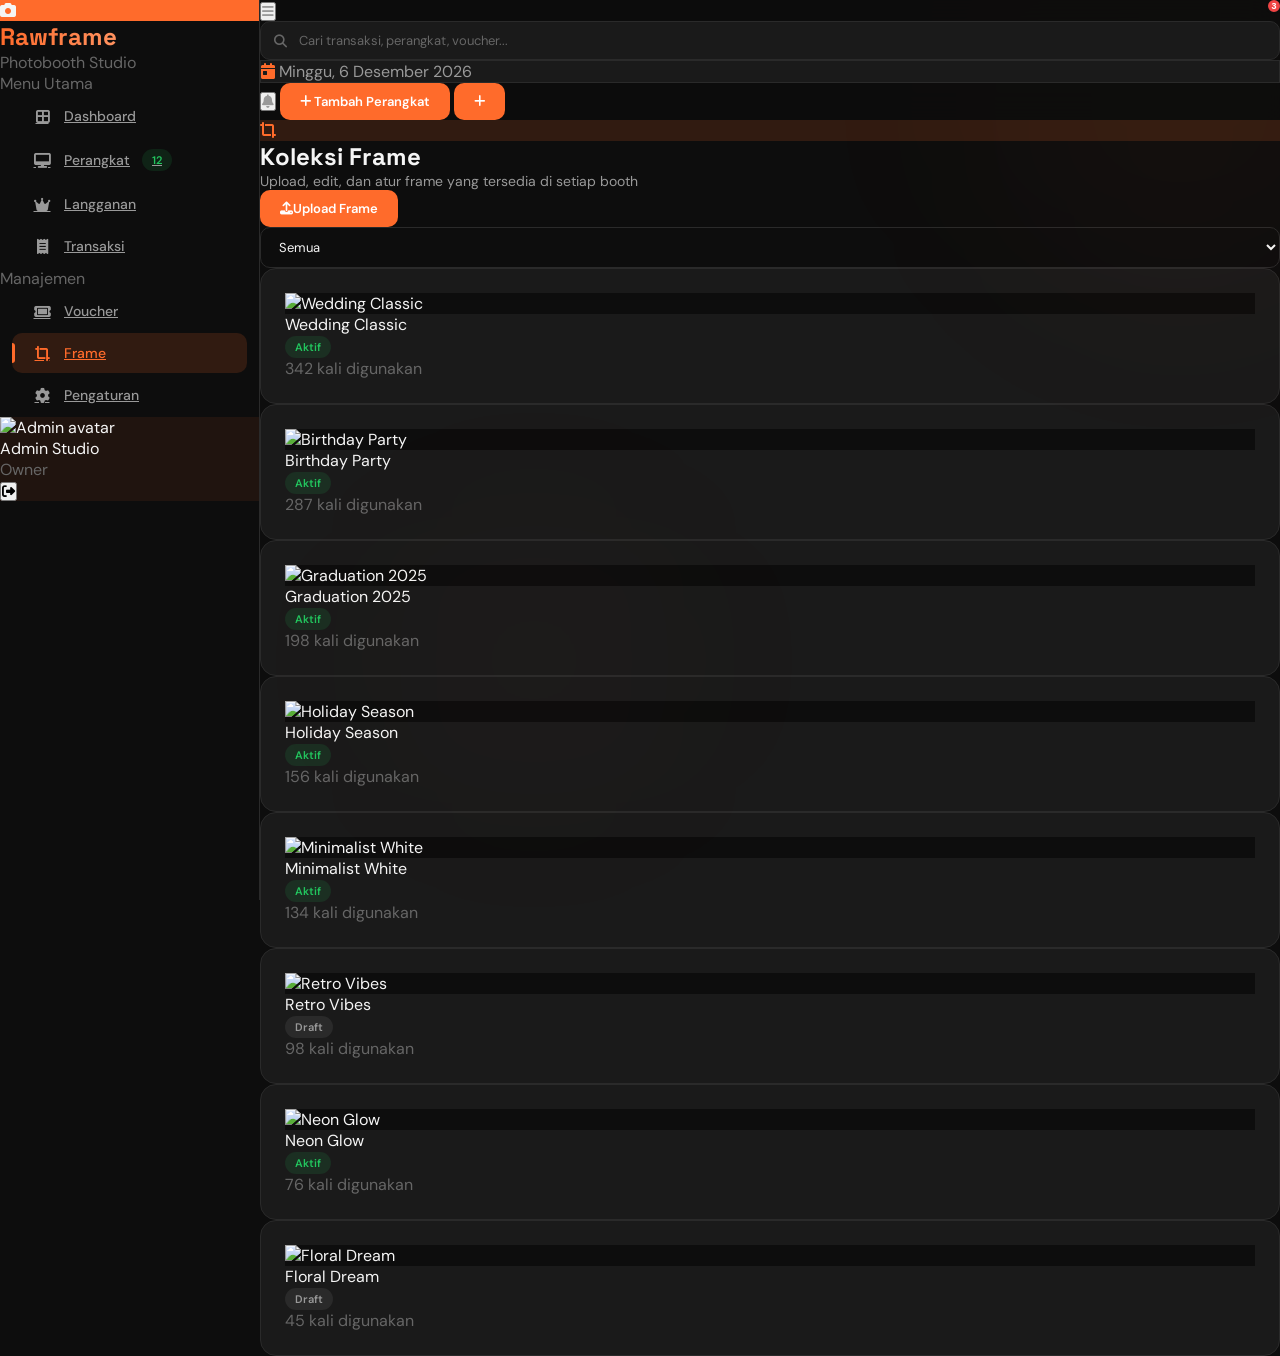
==== commit 24386268: "refactor: modularize frontend scripts by replacing global script.js with dedicated page-specific mod" ====
--- a/frame.html
+++ b/frame.html
@@ -293,7 +293,8 @@
         </div>
     </main>
 
-    <script src="script.js"></script>
+    <script src="js/data.js"></script>
+    <script src="js/utils.js"></script>
 </body>
 
 </html>
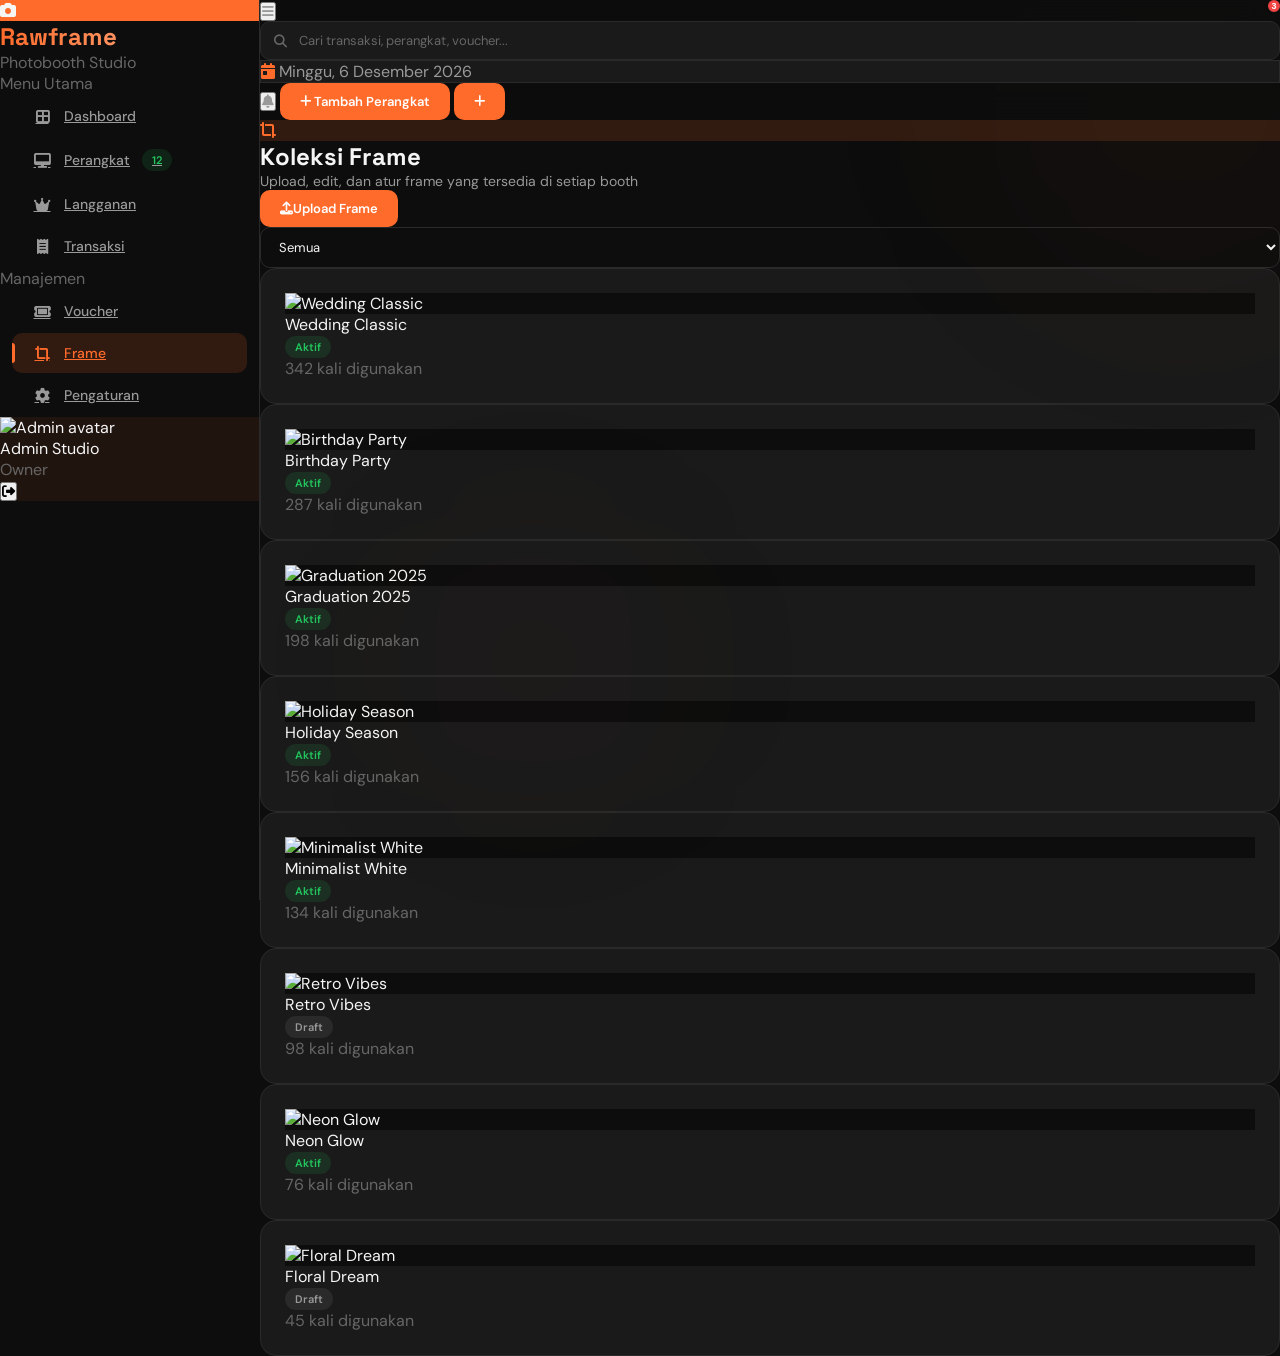
==== commit 4c37a85f: "feat: update page titles and implement frame management script initialization" ====
--- a/frame.html
+++ b/frame.html
@@ -4,7 +4,7 @@
 <head>
     <meta charset="UTF-8">
     <meta name="viewport" content="width=device-width, initial-scale=1.0">
-    <title>Rawframe - Dashboard</title>
+    <title>Rawframe - Koleksi Frame</title>
     <script src="https://cdn.tailwindcss.com"></script>
     <link rel="stylesheet" href="https://cdnjs.cloudflare.com/ajax/libs/font-awesome/6.5.0/css/all.min.css">
     <link
@@ -295,6 +295,7 @@
 
     <script src="js/data.js"></script>
     <script src="js/utils.js"></script>
+    <script src="js/pages/frame.js"></script>
 </body>
 
 </html>
